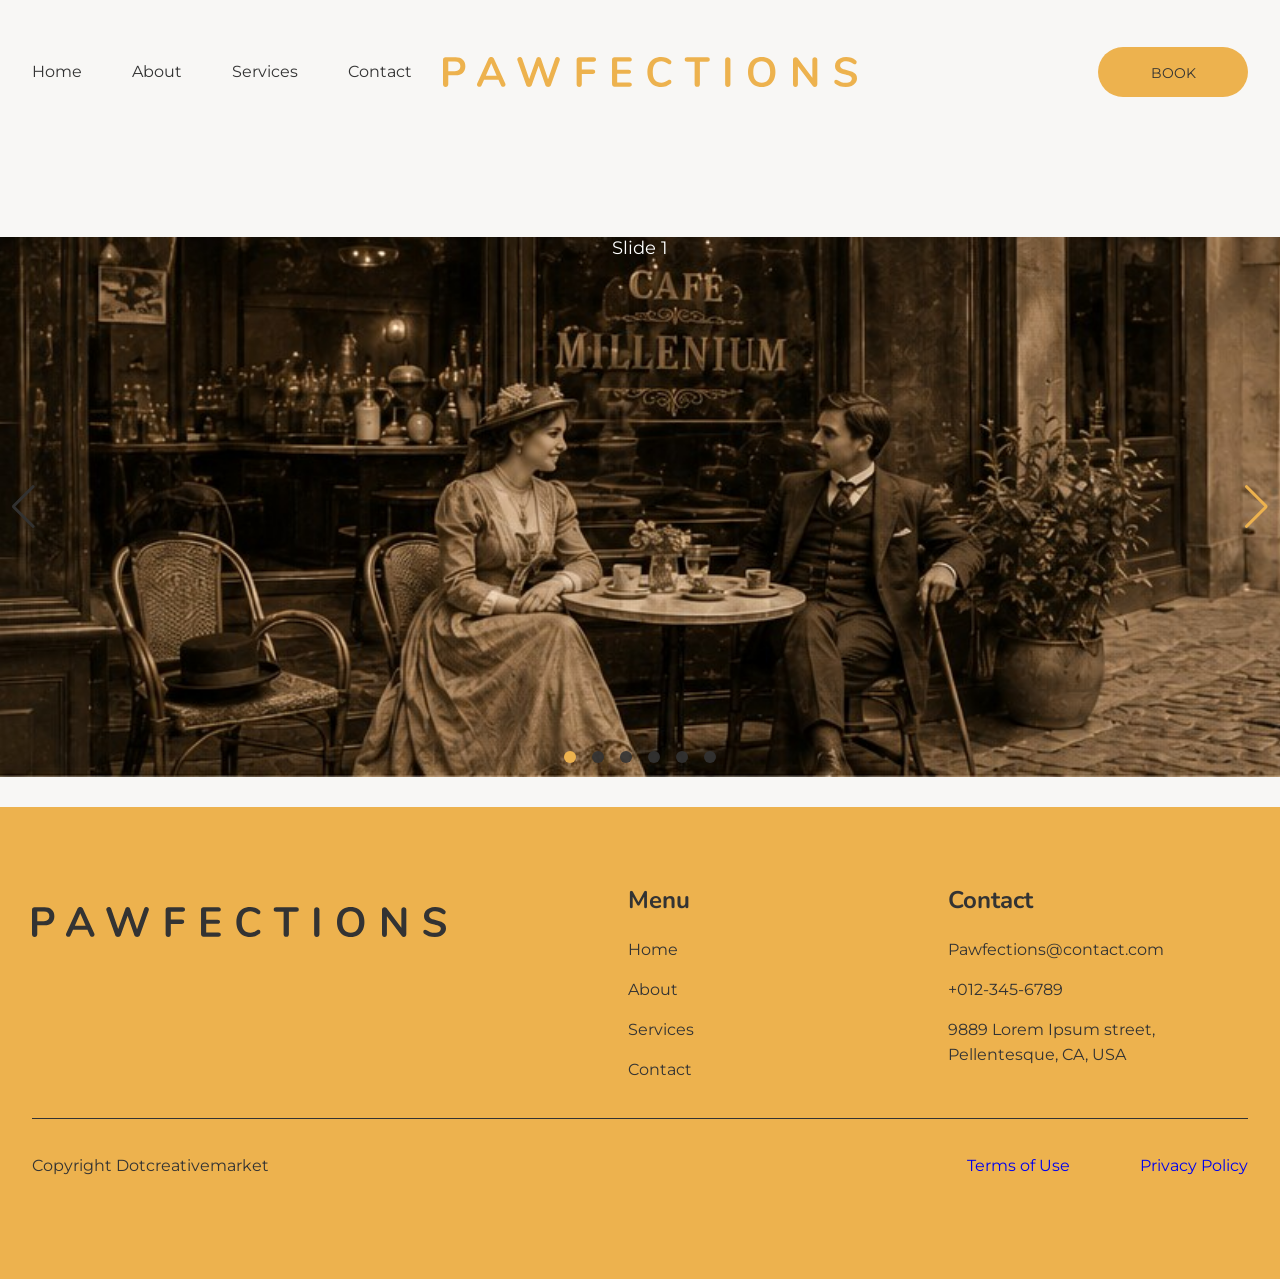
==== index.html @ cf1eb05a "slider #1" ====
<!DOCTYPE html>
<html lang="en">
<head>
    <meta charset="UTF-8">
    <meta name="viewport" content="width=device-width, initial-scale=1.0">
    <title>Document</title>
    <link rel="stylesheet" href="./lib/swiper/swiper-bundle.min.css">
    <link rel="stylesheet" href="./css/main.css">

    <link rel="icon" type="image/x-icon" href="./img/favicon/favicon.svg">
	<link rel="apple-touch-icon" sizes="180x180" href="./img/favicon/apple-touch-icon.png">
</head>
<body>

    <nav class="nav">
        <div class="container">
            <div class="nav__row">
                <ul class="nav__list">
                    <li class="nav__item"><a href="#!" class="nav__link">Home</a></li>
                    <li class="nav__item"><a href="#!" class="nav__link">About</a></li>
                    <li class="nav__item"><a href="#!" class="nav__link">Services</a></li>
                    <li class="nav__item"><a href="#!" class="nav__link">Contact</a></li>
                </ul>
                <a href="#!" class="nav__logo">
                    <img src="./img/logo.svg" alt="Logo">
                </a>

                <div class="nav__btn-set">
                    <button class="nav__btn ">
                        <a href="#!" class="btn">Book</a>
                    </button>
    
                    <!-- Mobile button open -->
                    <!-- <button class="mobile-nav-btn">
                        <div class="mobile-nav-btn__icon"> -->
                            <!-- Если используются разные кнопки для откр/закр -->
                            <!-- <img class="nav-img" src="./img/ui/menu_right.svg" alt="Menu button" > -->
                        <!-- </div>
                    </button> -->
                </div>
            </div>
        </div>
    </nav>

    <!-- <header class="header ">
        <div class="container">
            <div class="header__grid">
                <div class="header__col">
                    <div class="scroll-text scroll-text__bullet-left">Scroll to discover</div>
                </div>

                <div class="header__content">
                    <div class="header__desc">
                        <p>
                            Lorem ipsum dolor sit amet, consectetur adipiscing elit. Quisque augue eros, pellentesque nec tempor eu, sollicitudin at dolor. Cras commodo venenatis diam, nec venenatis massa auctor at.
                        </p>
                    </div>
                </div>

                <div class="header__col">
                    <div class="scroll-text scroll-text__bullet-right">Scroll to discover</div>
                </div>
            </div>
        </div>

   </header> -->

    <!-- Mobile button open -->
    <button class="mobile-nav-btn">
        <div class="mobile-nav-btn__icon">
            <!-- Если используются разные кнопки для откр/закр -->
            <!-- <img class="nav-img" src="./img/ui/menu_right.svg" alt="Menu button" > -->
        </div>
    </button>

    <!-- ======= Мобильная навигация  ============================ -->
    <div class="mobile-nav ">
        <!-- Если используются разные кнопки для откр/закр -->
        <!-- <button class="mobile-close-btn">
            <img src="./img/ui/close_round.svg" alt="Close button" width="24" height="24">
        </button> -->

         <div class="nav__btn-set">
            <button class="nav__btn">
                <a href="#!" class="btn">Book</a>
            </button>

            <!-- Mobile button open -->
            <!-- <button class="mobile-nav-btn">
                <div class="mobile-nav-btn__icon"></div>
            </button> -->
        </div>

        <ul class="mobile-nav-list">
            <li class="mobile-nav-item"><a href="#!" class="mobile-nav-link">Home</a></li>
            <li class="mobile-nav-item"><a href="#!" class="mobile-nav-link">About</a></li>
            <li class="mobile-nav-item"><a href="#!" class="mobile-nav-link">Services</a></li>
            <li class="mobile-nav-item"><a href="#!" class="mobile-nav-link">Contact</a></li>
        </ul>

        <a href="#!" class="nav__logo">
            <img src="./img/logo.svg" alt="Logo Powfections">
        </a>
    </div>

    <!-- ======= Fade для мобильной навигации  =================== -->
	<div class="mobile-nav-fade"></div>

    <div class="swiper-slider">
        <!-- Slider main container -->
        <div class="swiper">
            <!-- Additional required wrapper -->
            <div class="swiper-wrapper">
                <!-- Slides -->
                <div class="swiper-slide">
                    <div class="swiper-slide-text"> Slide 1</div>
                    <img src="./img/header/img1.jpg" alt="Slide 1" />
                </div>
                <div class="swiper-slide">
                    <div class="swiper-slide-text"> Slide 2</div>
                    <img src="./img/header/img2.jpg" alt="Slide 2" />
                </div>
                <div class="swiper-slide">
                    <div class="swiper-slide-text"> Slide 3</div>
                    <img src="./img/header/img3.jpg" alt="Slide 3" />
                </div>
                <div class="swiper-slide">
                    <div class="swiper-slide-text"> Slide 4</div>
                    <img src="./img/header/img4.jpg" alt="Slide 4" />
                </div>
                <div class="swiper-slide">
                    <div class="swiper-slide-text"> Slide 5</div>
                    <img src="./img/header/img5.jpg" alt="Slide 5" />
                </div>
                <div class="swiper-slide">
                    <div class="swiper-slide-text"> Slide 6</div>
                    <img src="./img/header/img6.jpg" alt="Slide 6" />
                </div>
            </div>
            <!-- Pagination -->
            <div class="swiper-pagination"></div>
    
            <!-- Navigation buttons -->
            <div class="swiper-button-prev"></div>
            <div class="swiper-button-next"></div>
    
            <!-- Scrollbar -->
            <!-- <div class="swiper-scrollbar"></div> -->
        </div>
    </div>

    <footer class="footer ">
        <div class="container">
            <div class="footer__content">
                <div class="footer__logo">
                    <img src="./img/footer/footer-logo.svg" alt="Footer logo">
                </div>
                <div class="footer__nav-wrapper">
                    <div class="footer__nav">
                        <h3 class="footer__nav-title">Menu</h3>
                        <ul class="footer__nav-list">
                            <li class="footer__nav-item"><a href="#!" class="footer__nav-link">Home</a></li>
                            <li class="footer__nav-item"><a href="#!" class="footer__nav-link">About</a></li>
                            <li class="footer__nav-item"><a href="#!" class="footer__nav-link">Services</a></li>
                            <li class="footer__nav-item"><a href="#!" class="footer__nav-link">Contact</a></li>
                        </ul>
                    </div>

                    <div class="footer__nav">
                        <h3 class="footer__nav-title">contact</h3>
                        <ul class="footer__nav-list">
                            <li class="footer__nav-item">Pawfections@contact.com</li>
                            <li class="footer__nav-item">+012-345-6789</li>
                            <li class="footer__nav-item">9889 Lorem Ipsum street, Pellentesque, CA, USA</li>
                        </ul>
                    </div>
                </div>
            </div>

            <div class="footer__copyright">
                <p class="footer__copyright-text">Copyright Dotcreativemarket</p>
                <ul class="footer__copyright-list">
                    <li class="footer__copyright-item"><a href="#!" class="footer__copyright-link">Terms of Use</a></li>
                    <li class="footer__copyright-item"><a href="#!" class="footer__copyright-link">Privacy Policy</a></li>
                </ul>
            </div>
        </div>
    </footer>

    <!-- Библиотеки -->
    <script src="./lib/scrollreveal.js"></script>
    <script src="./lib/swiper/swiper-bundle.min.js"></script>

    <!-- Программный скрипт -->
    <script src="./js/modules/mobile-nav.js"></script>
    <script src="./js/modules/scroll-reveal.js"></script>
    <script src="./js/modules/swiper.js"></script>
    <script src="./js/main.js"></script>
    
</body>
</html>
---- css/main.css ----
/* =============  Fonts ================= */
@import url('https://fonts.googleapis.com/css2?family=Montserrat:wght@100..900&family=Nunito:ital,wght@0,200..1000;1,200..1000&display=swap');
@import url('https://fonts.googleapis.com/css2?family=Poppins:wght@300;400;500;600&display=swap');

/* =============  Base ================= */
@import './base/reset.css';
@import './base/vars.css';
@import './base/base.css';
@import './base/buttons.css';
@import './base/mobile-nav-button.css';
@import './base/mobile-nav.css';
@import './base/swiper.css';


/* =============  Blocks ================= */
@import './blocks/nav.css';
@import './blocks/header.css';
@import './blocks/footer.css';

/* =============  Media ================= */
/* @import './base/media.css'; */
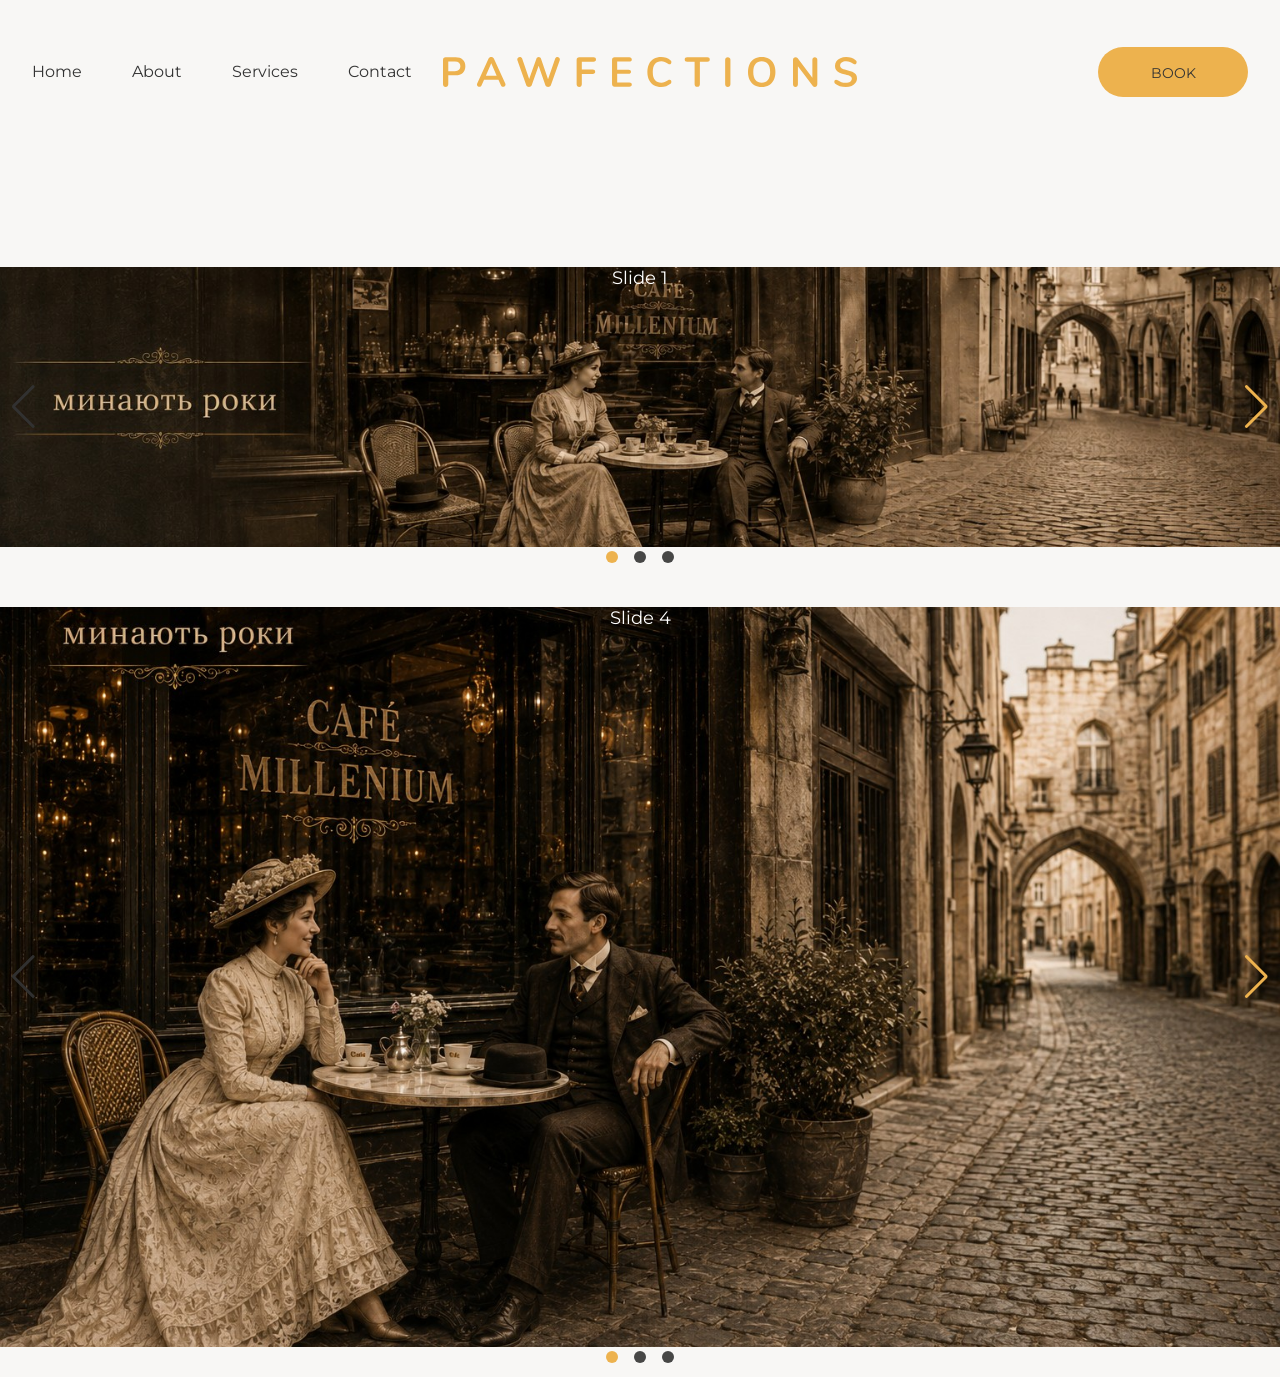
==== commit 9f392c0e: "2 swipers" ====
--- a/index.html
+++ b/index.html
@@ -107,8 +107,8 @@
 	<div class="mobile-nav-fade"></div>
 
     <div class="swiper-slider">
-        <!-- Slider main container -->
-        <div class="swiper">
+        <!-- Slider main container Swiper Wide -->
+        <div class="swiper" id="swiper-wide">
             <!-- Additional required wrapper -->
             <div class="swiper-wrapper">
                 <!-- Slides -->
@@ -124,17 +124,34 @@
                     <div class="swiper-slide-text"> Slide 3</div>
                     <img src="./img/header/img3.jpg" alt="Slide 3" />
                 </div>
+            </div>
+            <!-- Pagination -->
+            <div class="swiper-pagination"></div>
+    
+            <!-- Navigation buttons -->
+            <div class="swiper-button-prev"></div>
+            <div class="swiper-button-next"></div>
+    
+            <!-- Scrollbar -->
+            <!-- <div class="swiper-scrollbar"></div> -->
+        </div>
+
+        <!-- Slider common -->
+        <div class="swiper" id="swiper">
+            <!-- Additional required wrapper -->
+            <div class="swiper-wrapper">
+                <!-- Slides -->
                 <div class="swiper-slide">
                     <div class="swiper-slide-text"> Slide 4</div>
                     <img src="./img/header/img4.jpg" alt="Slide 4" />
                 </div>
                 <div class="swiper-slide">
                     <div class="swiper-slide-text"> Slide 5</div>
-                    <img src="./img/header/img5.jpg" alt="Slide 5" />
+                    <img src="./img/header/img5a.jpg" alt="Slide 5" />
                 </div>
                 <div class="swiper-slide">
                     <div class="swiper-slide-text"> Slide 6</div>
-                    <img src="./img/header/img6.jpg" alt="Slide 6" />
+                    <img src="./img/header/img6с.jpg" alt="Slide 6" />
                 </div>
             </div>
             <!-- Pagination -->
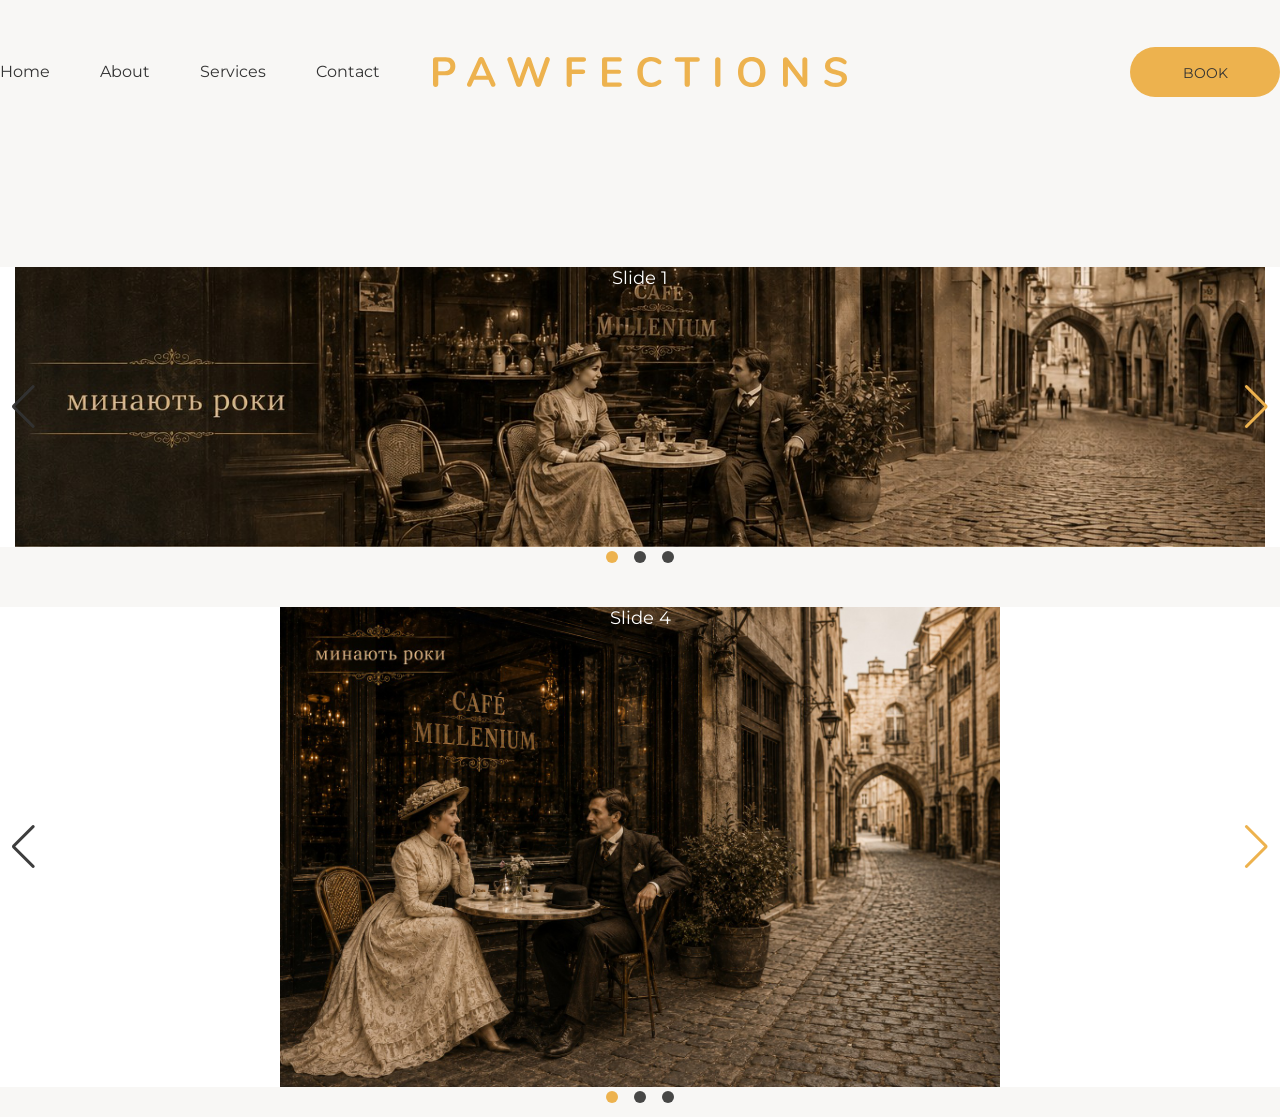
==== commit a504ad9d: "scale plaing" ====
--- a/index.html
+++ b/index.html
@@ -3,7 +3,7 @@
 <head>
     <meta charset="UTF-8">
     <meta name="viewport" content="width=device-width, initial-scale=1.0">
-    <title>Document</title>
+    <title>MILLENIUM</title>
     <link rel="stylesheet" href="./lib/swiper/swiper-bundle.min.css">
     <link rel="stylesheet" href="./css/main.css">
 
@@ -106,7 +106,7 @@
     <!-- ======= Fade для мобильной навигации  =================== -->
 	<div class="mobile-nav-fade"></div>
 
-    <div class="swiper-slider">
+    <div class="swiper-slider container">
         <!-- Slider main container Swiper Wide -->
         <div class="swiper" id="swiper-wide">
             <!-- Additional required wrapper -->
@@ -166,7 +166,7 @@
         </div>
     </div>
 
-    <footer class="footer ">
+    <!-- <footer class="footer ">
         <div class="container">
             <div class="footer__content">
                 <div class="footer__logo">
@@ -202,7 +202,7 @@
                 </ul>
             </div>
         </div>
-    </footer>
+    </footer> -->
 
     <!-- Библиотеки -->
     <script src="./lib/scrollreveal.js"></script>
